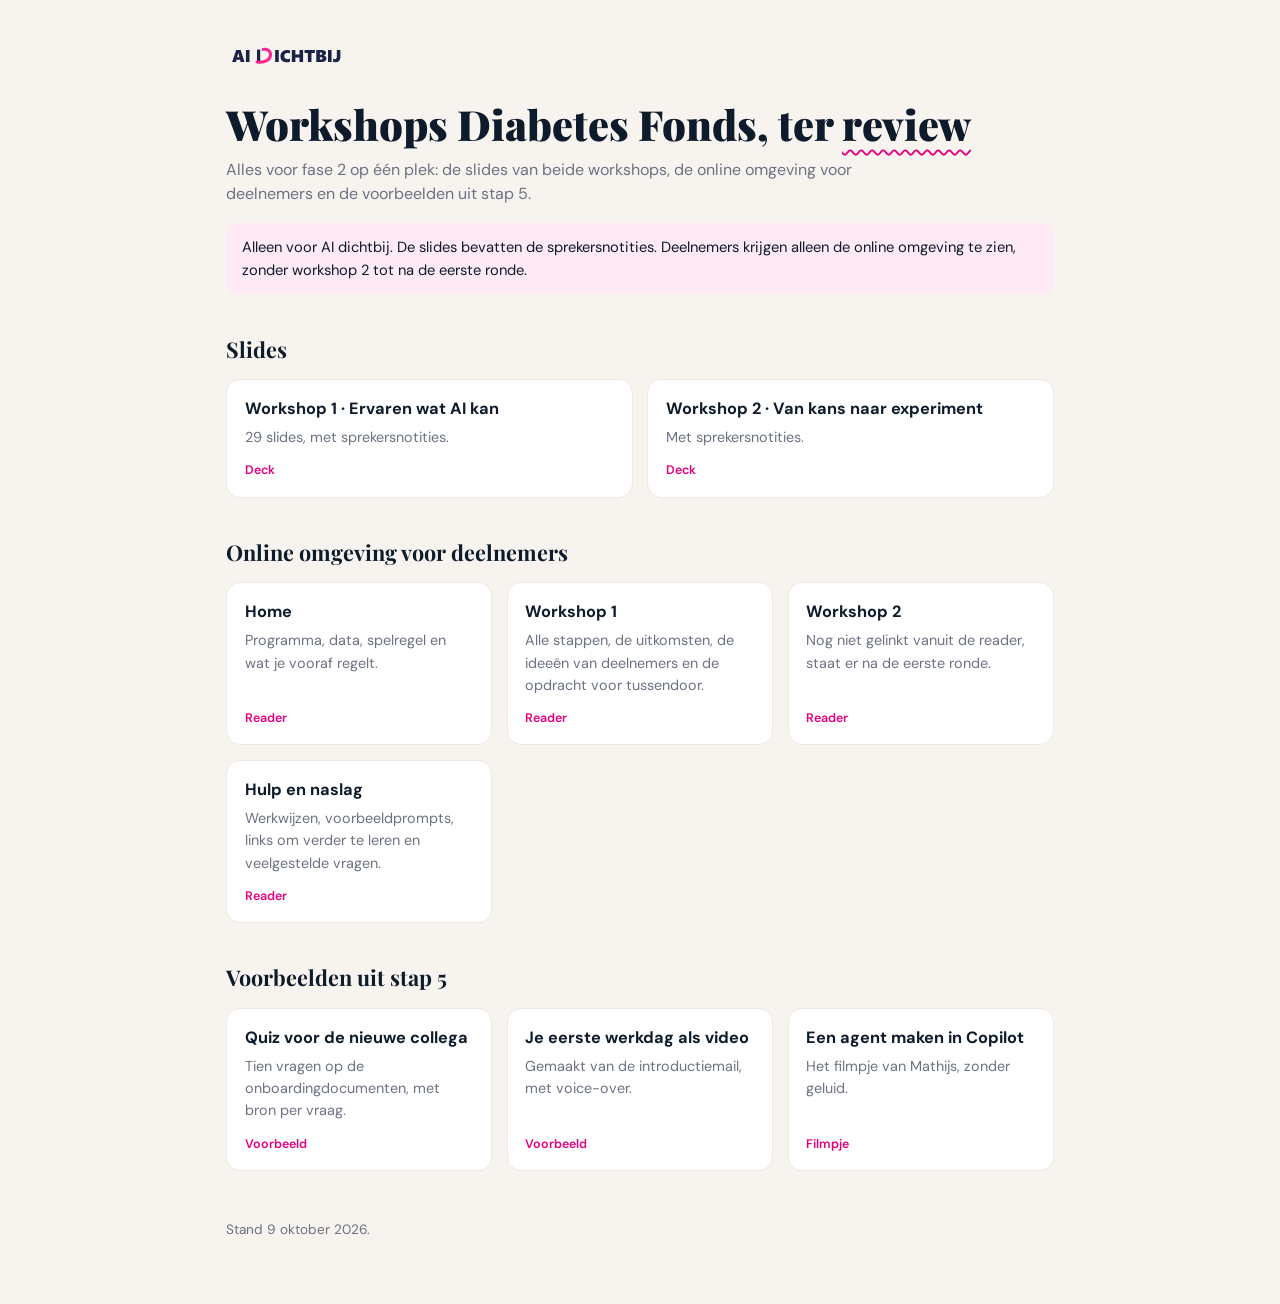
==== index.html @ b9f6009a "Links openen in een nieuw tabblad Co-Authored-By: Claude Opus 5.5 <noreply@anthropic.com>" ====
<!doctype html>
<html lang="nl">
<head>
  <meta charset="utf-8">
  <meta name="viewport" content="width=device-width, initial-scale=1">
  <meta name="robots" content="noindex, nofollow">
  <title>Review workshops Diabetes Fonds</title>
  <link rel="preconnect" href="https://fonts.googleapis.com">
  <link rel="preconnect" href="https://fonts.gstatic.com" crossorigin>
  <link href="https://fonts.googleapis.com/css2?family=Playfair+Display:wght@700;900&family=DM+Sans:wght@400;500;600&display=swap" rel="stylesheet">
  <style>
    :root {
      --ink: #0D1B2A; --muted: #6B7280; --paper: #F7F4F0; --white: #fff;
      --rule: #EDE9E4; --accent: #E5007D; --accent-soft: #fdeaf4;
      --font: "DM Sans", system-ui, -apple-system, "Segoe UI", Arial, sans-serif;
      --serif: "Playfair Display", Georgia, serif;
    }
    * { box-sizing: border-box; margin: 0; padding: 0; }
    body { background: var(--paper); color: var(--ink); font-family: var(--font); line-height: 1.55; }
    .wrap { max-width: 860px; margin: 0 auto; padding: 40px 16px 64px; }
    header img { height: 30px; }
    h1 { font-family: var(--serif); font-weight: 900; font-size: clamp(1.9rem, 5vw, 2.6rem); line-height: 1.15; margin: 1.4rem 0 0.6rem; }
    h1 .wave { text-decoration: underline wavy var(--accent); text-underline-offset: 8px; text-decoration-thickness: 2px; }
    .lead { color: var(--muted); max-width: 640px; }
    .note { margin-top: 1rem; background: var(--accent-soft); border-radius: 10px; padding: 0.8rem 1rem; font-size: 0.92rem; }
    h2 { font-family: var(--serif); font-size: 1.35rem; margin: 2.4rem 0 0.8rem; }
    .grid { display: grid; grid-template-columns: repeat(auto-fit, minmax(240px, 1fr)); gap: 0.9rem; }
    a.card { display: flex; flex-direction: column; gap: 0.3rem; background: var(--white); border: 1px solid var(--rule); border-radius: 14px; padding: 1rem 1.1rem; color: inherit; text-decoration: none; transition: transform .15s, box-shadow .15s; }
    a.card:hover { transform: translateY(-2px); box-shadow: 0 8px 28px rgba(13, 27, 42, .10); }
    a.card strong { font-size: 1.02rem; }
    a.card span { color: var(--muted); font-size: 0.9rem; }
    a.card .tag { margin-top: auto; padding-top: 0.5rem; font-size: 0.78rem; color: var(--accent); font-weight: 600; }
    footer { margin-top: 3rem; color: var(--muted); font-size: 0.85rem; }
  </style>
</head>
<body>
  <div class="wrap">
    <header><img src="aidichtbij-logo.svg" alt="AI dichtbij"></header>
    <h1>Workshops Diabetes Fonds, ter <span class="wave">review</span></h1>
    <p class="lead">Alles voor fase 2 op één plek: de slides van beide workshops, de online omgeving voor deelnemers en de voorbeelden uit stap 5.</p>
    <p class="note">Alleen voor AI dichtbij. De slides bevatten de sprekersnotities. Deelnemers krijgen alleen de online omgeving te zien, zonder workshop 2 tot na de eerste ronde.</p>

    <h2>Slides</h2>
    <div class="grid">
      <a class="card" href="decks/workshop-1.html" target="_blank" rel="noopener"><strong>Workshop 1 · Ervaren wat AI kan</strong><span>29 slides, met sprekersnotities.</span><span class="tag">Deck</span></a>
      <a class="card" href="decks/workshop-2.html" target="_blank" rel="noopener"><strong>Workshop 2 · Van kans naar experiment</strong><span>Met sprekersnotities.</span><span class="tag">Deck</span></a>
    </div>

    <h2>Online omgeving voor deelnemers</h2>
    <div class="grid">
      <a class="card" href="reader/index.html" target="_blank" rel="noopener"><strong>Home</strong><span>Programma, data, spelregel en wat je vooraf regelt.</span><span class="tag">Reader</span></a>
      <a class="card" href="reader/workshop-1.html" target="_blank" rel="noopener"><strong>Workshop 1</strong><span>Alle stappen, de uitkomsten, de ideeën van deelnemers en de opdracht voor tussendoor.</span><span class="tag">Reader</span></a>
      <a class="card" href="reader/workshop-2.html" target="_blank" rel="noopener"><strong>Workshop 2</strong><span>Nog niet gelinkt vanuit de reader, staat er na de eerste ronde.</span><span class="tag">Reader</span></a>
      <a class="card" href="reader/hulp.html" target="_blank" rel="noopener"><strong>Hulp en naslag</strong><span>Werkwijzen, voorbeeldprompts, links om verder te leren en veelgestelde vragen.</span><span class="tag">Reader</span></a>
    </div>

    <h2>Voorbeelden uit stap 5</h2>
    <div class="grid">
      <a class="card" href="voorbeelden/quiz.html" target="_blank" rel="noopener"><strong>Quiz voor de nieuwe collega</strong><span>Tien vragen op de onboardingdocumenten, met bron per vraag.</span><span class="tag">Voorbeeld</span></a>
      <a class="card" href="voorbeelden/eerste-werkdag.html" target="_blank" rel="noopener"><strong>Je eerste werkdag als video</strong><span>Gemaakt van de introductiemail, met voice-over.</span><span class="tag">Voorbeeld</span></a>
      <a class="card" href="reader/media/agent-maken-in-copilot.mp4" target="_blank" rel="noopener"><strong>Een agent maken in Copilot</strong><span>Het filmpje van Mathijs, zonder geluid.</span><span class="tag">Filmpje</span></a>
    </div>

    <footer>Stand 9 oktober 2026.</footer>
  </div>
</body>
</html>
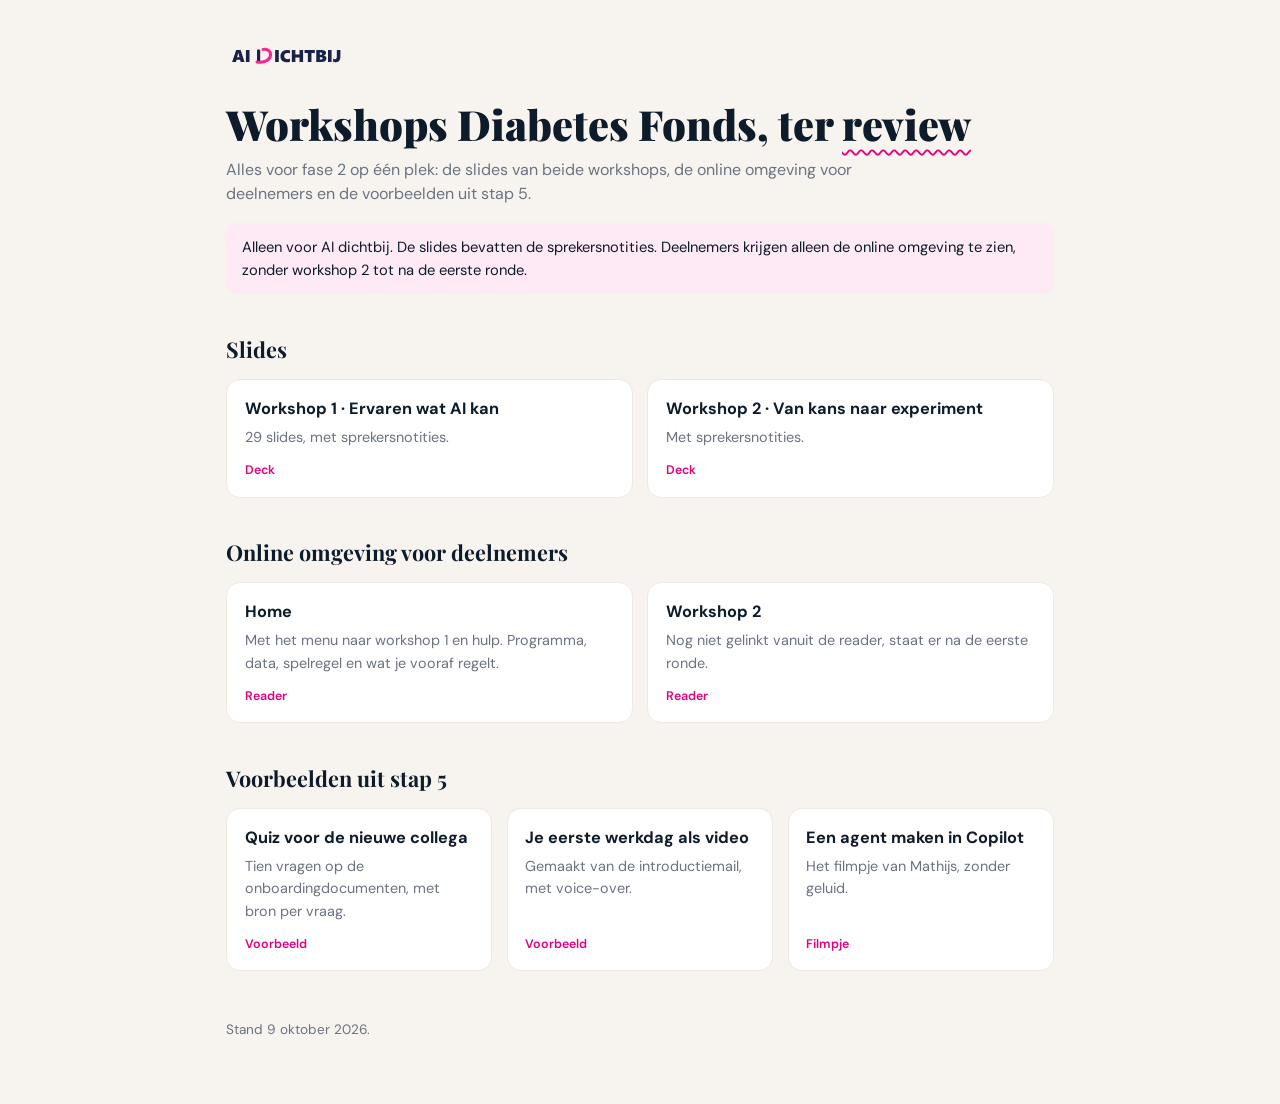
==== commit 1d1b0607: "Reader: alleen home en workshop 2 op de overzichtspagina Co-Authored-By: Claude Opus 5.5 <noreply@an" ====
--- a/index.html
+++ b/index.html
@@ -48,10 +48,8 @@
 
     <h2>Online omgeving voor deelnemers</h2>
     <div class="grid">
-      <a class="card" href="reader/index.html" target="_blank" rel="noopener"><strong>Home</strong><span>Programma, data, spelregel en wat je vooraf regelt.</span><span class="tag">Reader</span></a>
-      <a class="card" href="reader/workshop-1.html" target="_blank" rel="noopener"><strong>Workshop 1</strong><span>Alle stappen, de uitkomsten, de ideeën van deelnemers en de opdracht voor tussendoor.</span><span class="tag">Reader</span></a>
+      <a class="card" href="reader/index.html" target="_blank" rel="noopener"><strong>Home</strong><span>Met het menu naar workshop 1 en hulp. Programma, data, spelregel en wat je vooraf regelt.</span><span class="tag">Reader</span></a>
       <a class="card" href="reader/workshop-2.html" target="_blank" rel="noopener"><strong>Workshop 2</strong><span>Nog niet gelinkt vanuit de reader, staat er na de eerste ronde.</span><span class="tag">Reader</span></a>
-      <a class="card" href="reader/hulp.html" target="_blank" rel="noopener"><strong>Hulp en naslag</strong><span>Werkwijzen, voorbeeldprompts, links om verder te leren en veelgestelde vragen.</span><span class="tag">Reader</span></a>
     </div>
 
     <h2>Voorbeelden uit stap 5</h2>
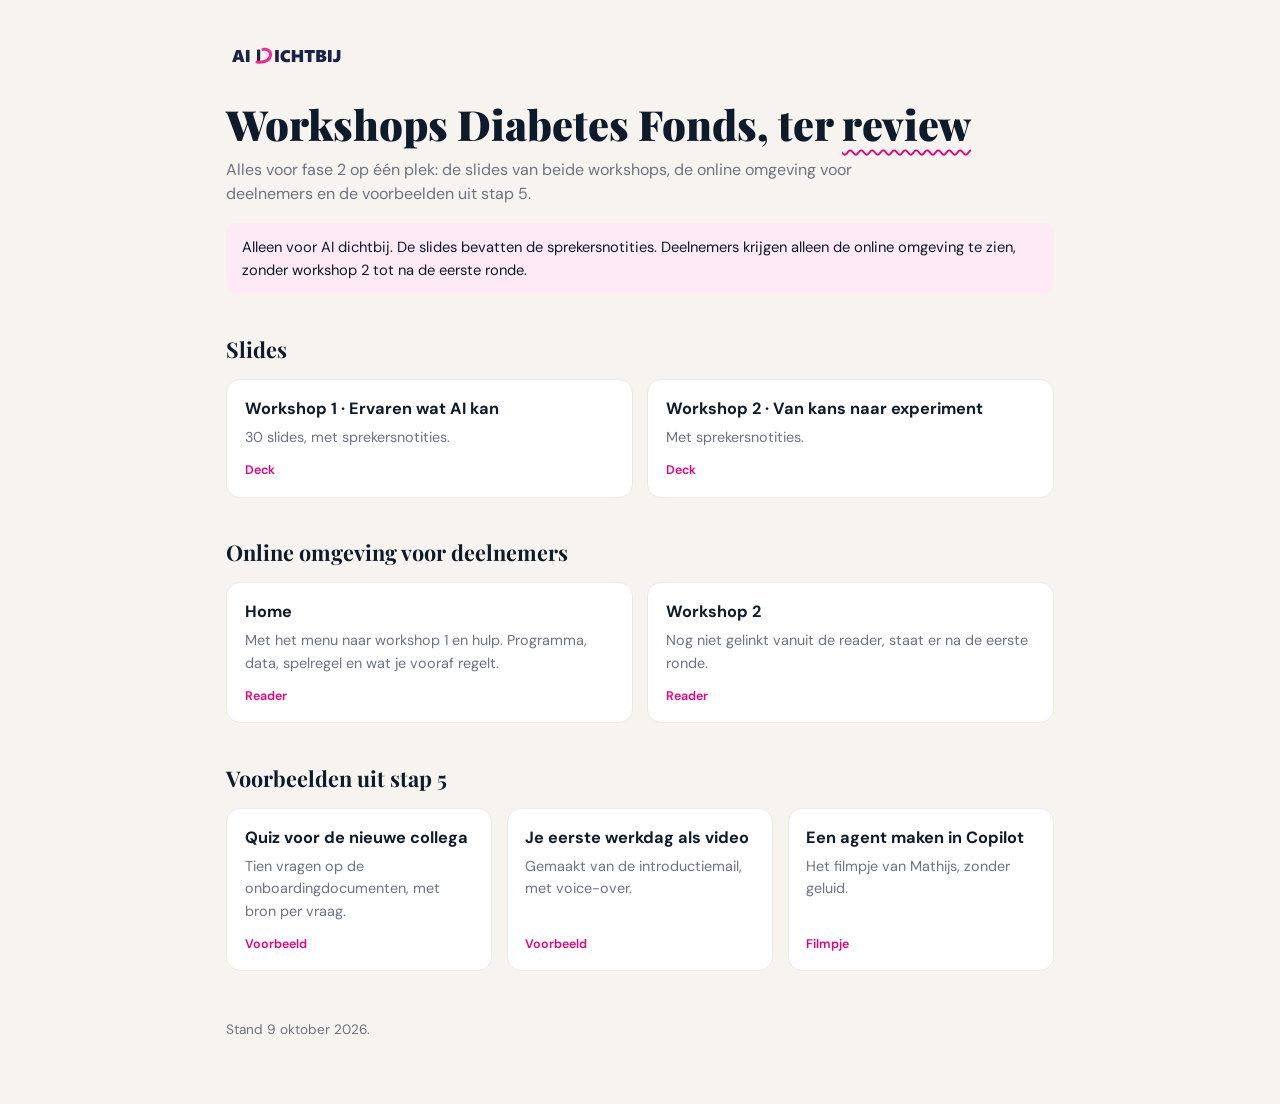
==== commit 9524c251: "Deck workshop 1: export na doorloop met Mathijs (30 slides) Co-Authored-By: Claude Opus 5.5 <noreply" ====
--- a/index.html
+++ b/index.html
@@ -42,7 +42,7 @@
 
     <h2>Slides</h2>
     <div class="grid">
-      <a class="card" href="decks/workshop-1.html" target="_blank" rel="noopener"><strong>Workshop 1 · Ervaren wat AI kan</strong><span>29 slides, met sprekersnotities.</span><span class="tag">Deck</span></a>
+      <a class="card" href="decks/workshop-1.html" target="_blank" rel="noopener"><strong>Workshop 1 · Ervaren wat AI kan</strong><span>30 slides, met sprekersnotities.</span><span class="tag">Deck</span></a>
       <a class="card" href="decks/workshop-2.html" target="_blank" rel="noopener"><strong>Workshop 2 · Van kans naar experiment</strong><span>Met sprekersnotities.</span><span class="tag">Deck</span></a>
     </div>
 
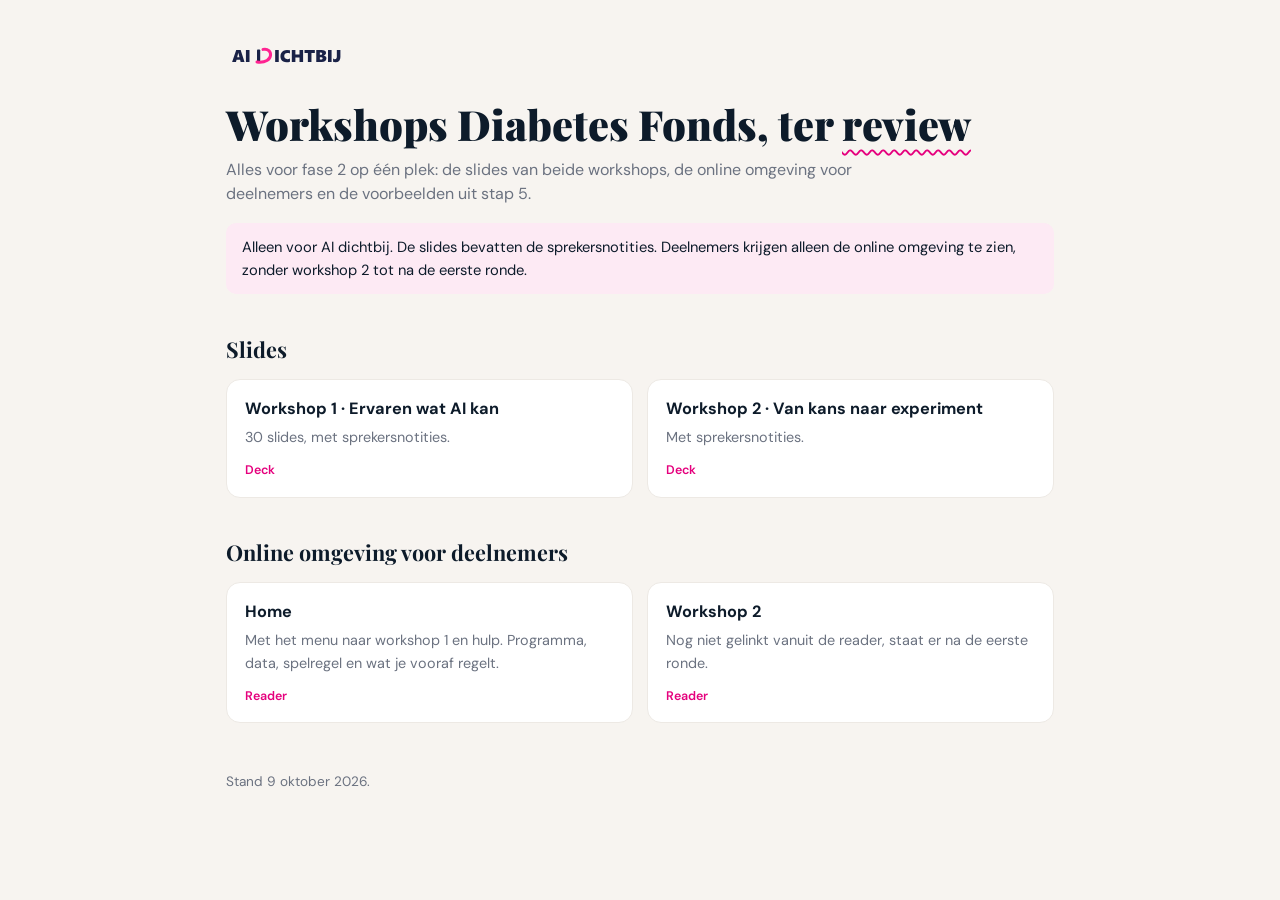
==== commit 8eb1ddc0: "Deck workshop 2 bijgewerkt, voorbeelden van de overzichtspagina Co-Authored-By: Claude Opus 5.5 <nor" ====
--- a/index.html
+++ b/index.html
@@ -52,13 +52,6 @@
       <a class="card" href="reader/workshop-2.html" target="_blank" rel="noopener"><strong>Workshop 2</strong><span>Nog niet gelinkt vanuit de reader, staat er na de eerste ronde.</span><span class="tag">Reader</span></a>
     </div>
 
-    <h2>Voorbeelden uit stap 5</h2>
-    <div class="grid">
-      <a class="card" href="voorbeelden/quiz.html" target="_blank" rel="noopener"><strong>Quiz voor de nieuwe collega</strong><span>Tien vragen op de onboardingdocumenten, met bron per vraag.</span><span class="tag">Voorbeeld</span></a>
-      <a class="card" href="voorbeelden/eerste-werkdag.html" target="_blank" rel="noopener"><strong>Je eerste werkdag als video</strong><span>Gemaakt van de introductiemail, met voice-over.</span><span class="tag">Voorbeeld</span></a>
-      <a class="card" href="reader/media/agent-maken-in-copilot.mp4" target="_blank" rel="noopener"><strong>Een agent maken in Copilot</strong><span>Het filmpje van Mathijs, zonder geluid.</span><span class="tag">Filmpje</span></a>
-    </div>
-
     <footer>Stand 9 oktober 2026.</footer>
   </div>
 </body>
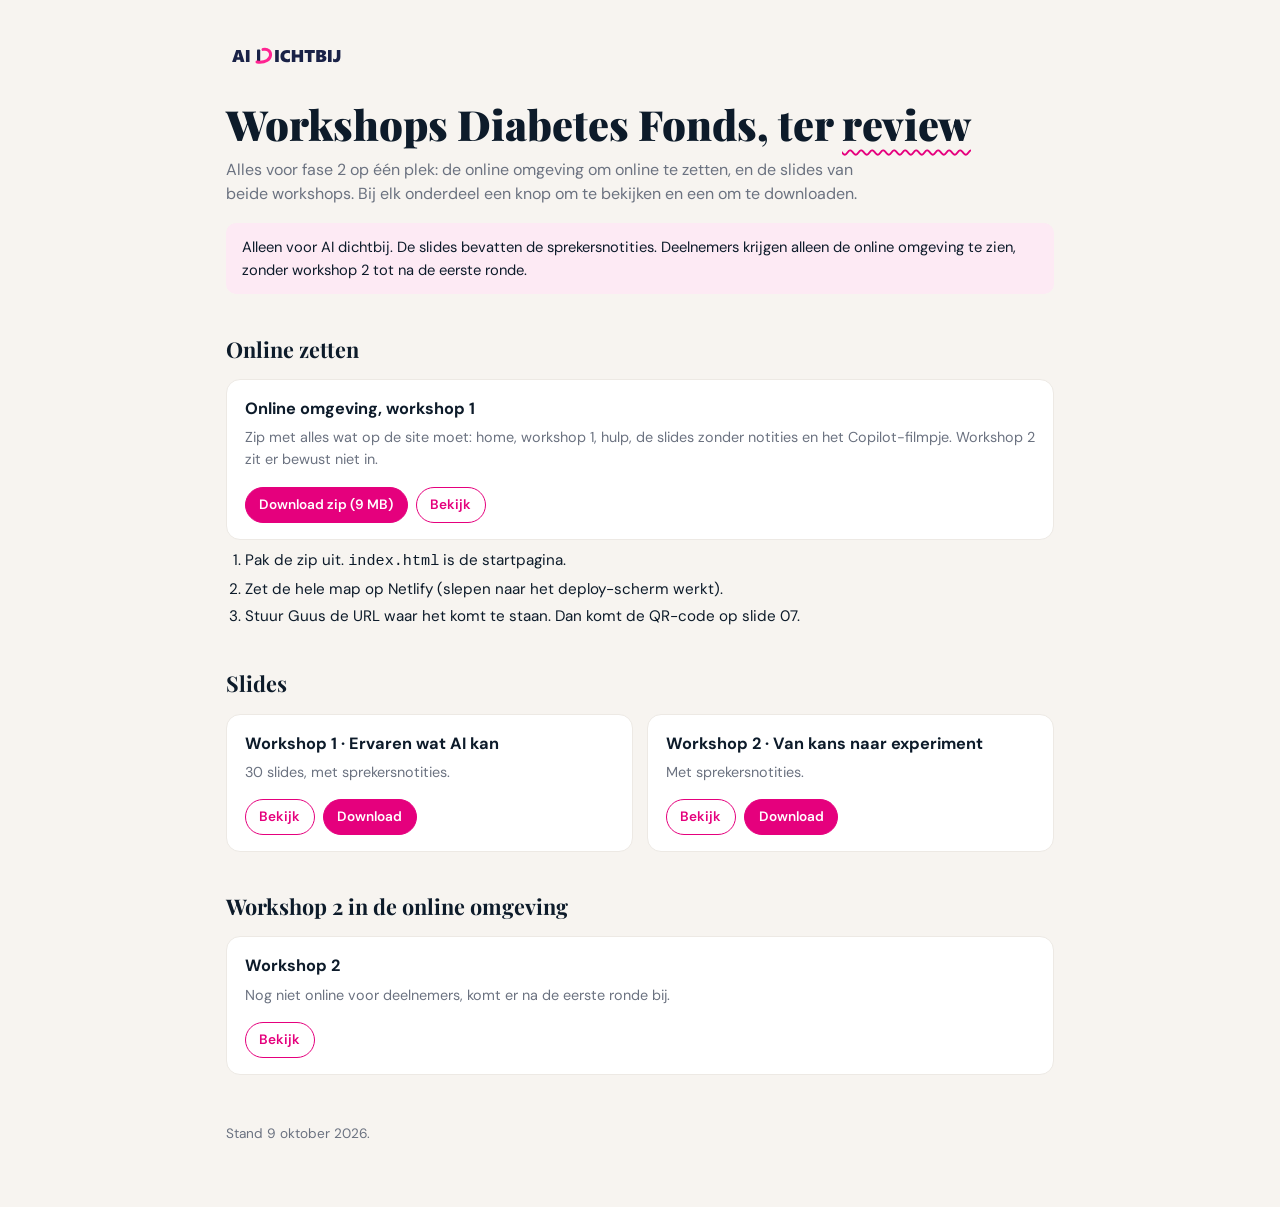
==== commit 440f5a6a: "Overzichtspagina: downloadknoppen en zip van de online omgeving voor Netlify Co-Authored-By: Claude " ====
--- a/index.html
+++ b/index.html
@@ -30,6 +30,15 @@
     a.card strong { font-size: 1.02rem; }
     a.card span { color: var(--muted); font-size: 0.9rem; }
     a.card .tag { margin-top: auto; padding-top: 0.5rem; font-size: 0.78rem; color: var(--accent); font-weight: 600; }
+    div.card { display: flex; flex-direction: column; gap: 0.3rem; background: var(--white); border: 1px solid var(--rule); border-radius: 14px; padding: 1rem 1.1rem; }
+    div.card strong { font-size: 1.02rem; }
+    div.card span { color: var(--muted); font-size: 0.9rem; }
+    .acts { margin-top: auto; padding-top: 0.7rem; display: flex; gap: 0.5rem; flex-wrap: wrap; }
+    .btn { display: inline-block; padding: 0.4rem 0.85rem; border-radius: 999px; font-size: 0.85rem; font-weight: 600; text-decoration: none; border: 1.5px solid var(--accent); color: var(--accent); }
+    .btn.dl { background: var(--accent); color: var(--white); }
+    .btn:hover { opacity: .85; }
+    ol.steps { margin: 0.6rem 0 0 1.2rem; font-size: 0.95rem; }
+    ol.steps li { margin: 0.25rem 0; }
     footer { margin-top: 3rem; color: var(--muted); font-size: 0.85rem; }
   </style>
 </head>
@@ -37,19 +46,32 @@
   <div class="wrap">
     <header><img src="aidichtbij-logo.svg" alt="AI dichtbij"></header>
     <h1>Workshops Diabetes Fonds, ter <span class="wave">review</span></h1>
-    <p class="lead">Alles voor fase 2 op één plek: de slides van beide workshops, de online omgeving voor deelnemers en de voorbeelden uit stap 5.</p>
+    <p class="lead">Alles voor fase 2 op één plek: de online omgeving om online te zetten, en de slides van beide workshops. Bij elk onderdeel een knop om te bekijken en een om te downloaden.</p>
     <p class="note">Alleen voor AI dichtbij. De slides bevatten de sprekersnotities. Deelnemers krijgen alleen de online omgeving te zien, zonder workshop 2 tot na de eerste ronde.</p>
+
+    <h2>Online zetten</h2>
+    <div class="grid">
+      <div class="card"><strong>Online omgeving, workshop 1</strong><span>Zip met alles wat op de site moet: home, workshop 1, hulp, de slides zonder notities en het Copilot-filmpje. Workshop 2 zit er bewust niet in.</span>
+        <div class="acts"><a class="btn dl" href="downloads/online-omgeving-workshop-1.zip" download>Download zip (9 MB)</a><a class="btn" href="reader/index.html" target="_blank" rel="noopener">Bekijk</a></div></div>
+    </div>
+    <ol class="steps">
+      <li>Pak de zip uit. <code>index.html</code> is de startpagina.</li>
+      <li>Zet de hele map op Netlify (slepen naar het deploy-scherm werkt).</li>
+      <li>Stuur Guus de URL waar het komt te staan. Dan komt de QR-code op slide 07.</li>
+    </ol>
 
     <h2>Slides</h2>
     <div class="grid">
-      <a class="card" href="decks/workshop-1.html" target="_blank" rel="noopener"><strong>Workshop 1 · Ervaren wat AI kan</strong><span>30 slides, met sprekersnotities.</span><span class="tag">Deck</span></a>
-      <a class="card" href="decks/workshop-2.html" target="_blank" rel="noopener"><strong>Workshop 2 · Van kans naar experiment</strong><span>Met sprekersnotities.</span><span class="tag">Deck</span></a>
+      <div class="card"><strong>Workshop 1 · Ervaren wat AI kan</strong><span>30 slides, met sprekersnotities.</span>
+        <div class="acts"><a class="btn" href="decks/workshop-1.html" target="_blank" rel="noopener">Bekijk</a><a class="btn dl" href="decks/workshop-1.html" download="Workshop 1 Diabetes Fonds.html">Download</a></div></div>
+      <div class="card"><strong>Workshop 2 · Van kans naar experiment</strong><span>Met sprekersnotities.</span>
+        <div class="acts"><a class="btn" href="decks/workshop-2.html" target="_blank" rel="noopener">Bekijk</a><a class="btn dl" href="decks/workshop-2.html" download="Workshop 2 Diabetes Fonds.html">Download</a></div></div>
     </div>
 
-    <h2>Online omgeving voor deelnemers</h2>
+    <h2>Workshop 2 in de online omgeving</h2>
     <div class="grid">
-      <a class="card" href="reader/index.html" target="_blank" rel="noopener"><strong>Home</strong><span>Met het menu naar workshop 1 en hulp. Programma, data, spelregel en wat je vooraf regelt.</span><span class="tag">Reader</span></a>
-      <a class="card" href="reader/workshop-2.html" target="_blank" rel="noopener"><strong>Workshop 2</strong><span>Nog niet gelinkt vanuit de reader, staat er na de eerste ronde.</span><span class="tag">Reader</span></a>
+      <div class="card"><strong>Workshop 2</strong><span>Nog niet online voor deelnemers, komt er na de eerste ronde bij.</span>
+        <div class="acts"><a class="btn" href="reader/workshop-2.html" target="_blank" rel="noopener">Bekijk</a></div></div>
     </div>
 
     <footer>Stand 9 oktober 2026.</footer>
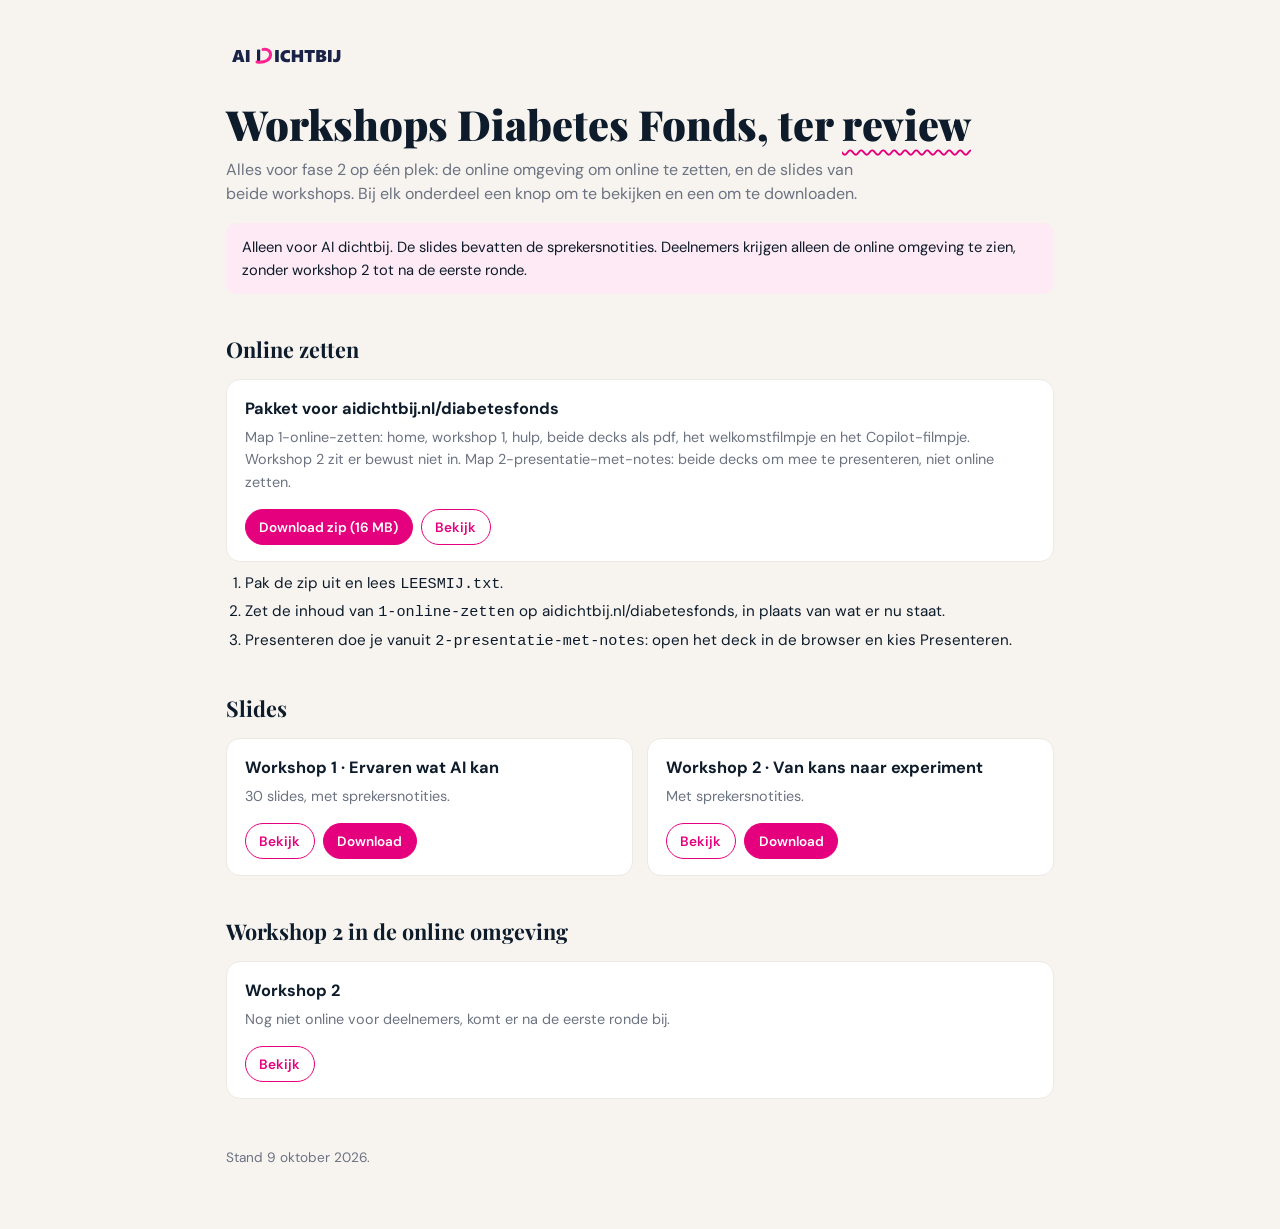
==== commit f458ff8f: "Pakket voor Mathijs (online omgeving plus decks met notes), verse exports W1 en W2 Co-Authored-By: C" ====
--- a/index.html
+++ b/index.html
@@ -51,13 +51,13 @@
 
     <h2>Online zetten</h2>
     <div class="grid">
-      <div class="card"><strong>Online omgeving, workshop 1</strong><span>Zip met alles wat op de site moet: home, workshop 1, hulp, de slides zonder notities en het Copilot-filmpje. Workshop 2 zit er bewust niet in.</span>
-        <div class="acts"><a class="btn dl" href="downloads/online-omgeving-workshop-1.zip" download>Download zip (9 MB)</a><a class="btn" href="reader/index.html" target="_blank" rel="noopener">Bekijk</a></div></div>
+      <div class="card"><strong>Pakket voor aidichtbij.nl/diabetesfonds</strong><span>Map 1-online-zetten: home, workshop 1, hulp, beide decks als pdf, het welkomstfilmpje en het Copilot-filmpje. Workshop 2 zit er bewust niet in. Map 2-presentatie-met-notes: beide decks om mee te presenteren, niet online zetten.</span>
+        <div class="acts"><a class="btn dl" href="downloads/diabetesfonds-voor-mathijs.zip" download>Download zip (16 MB)</a><a class="btn" href="reader/index.html" target="_blank" rel="noopener">Bekijk</a></div></div>
     </div>
     <ol class="steps">
-      <li>Pak de zip uit. <code>index.html</code> is de startpagina.</li>
-      <li>Zet de hele map op Netlify (slepen naar het deploy-scherm werkt).</li>
-      <li>Stuur Guus de URL waar het komt te staan. Dan komt de QR-code op slide 07.</li>
+      <li>Pak de zip uit en lees <code>LEESMIJ.txt</code>.</li>
+      <li>Zet de inhoud van <code>1-online-zetten</code> op aidichtbij.nl/diabetesfonds, in plaats van wat er nu staat.</li>
+      <li>Presenteren doe je vanuit <code>2-presentatie-met-notes</code>: open het deck in de browser en kies Presenteren.</li>
     </ol>
 
     <h2>Slides</h2>
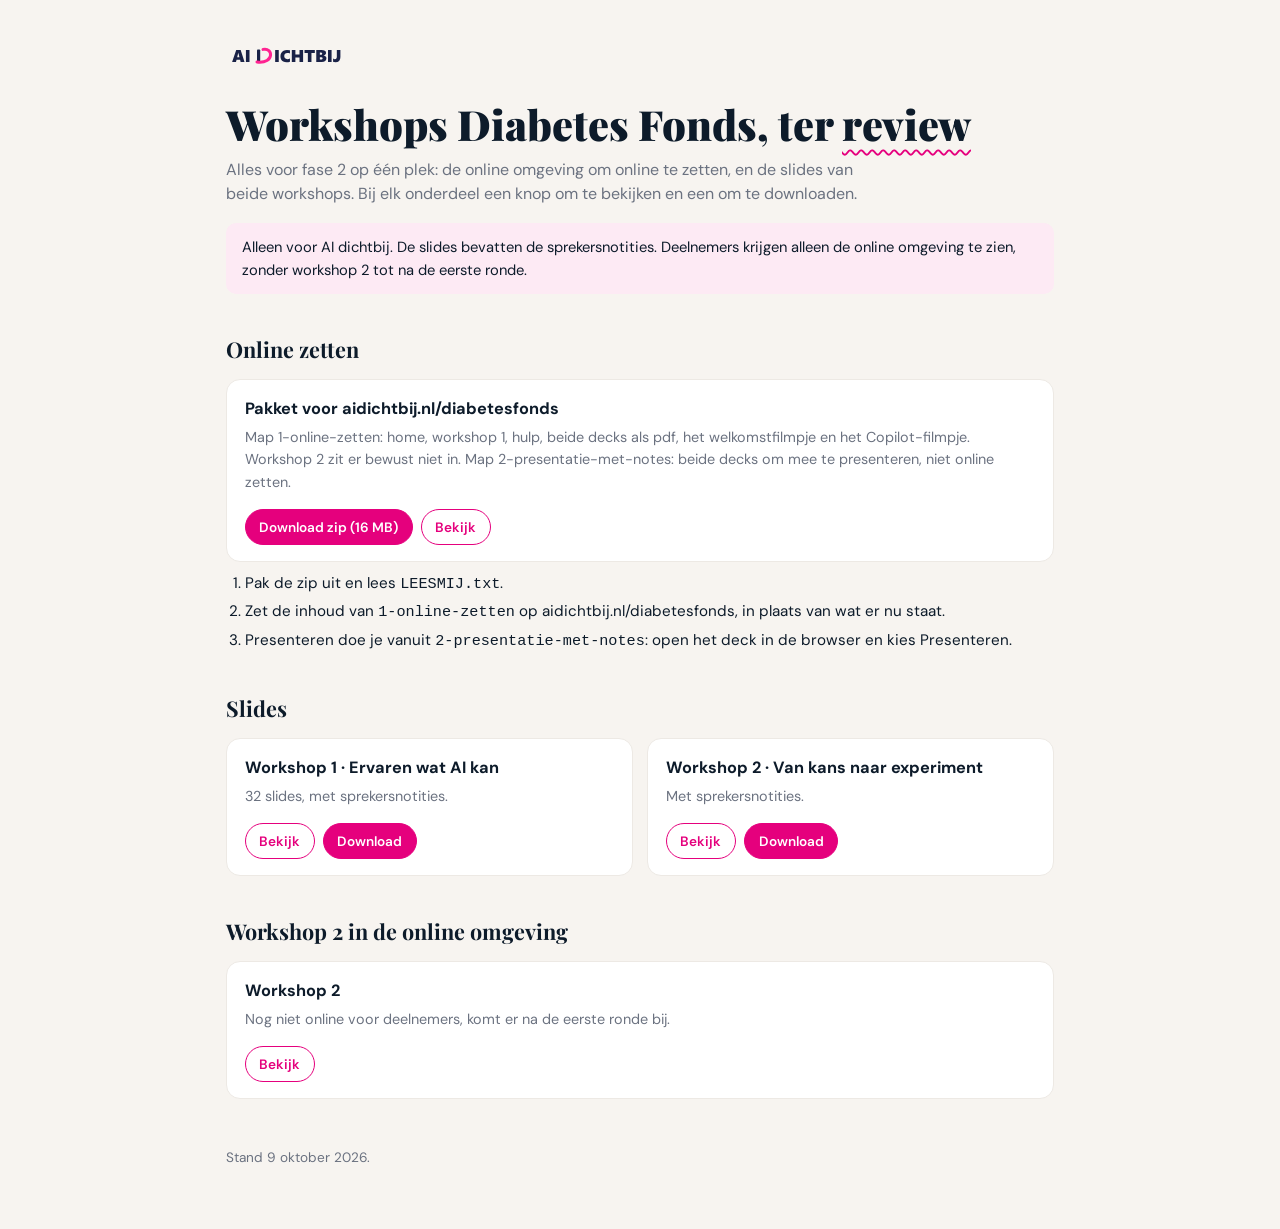
==== commit 030ac75b: "Workshop 1: klikpad-slide 18 en voorbeeldinstructie slide 20 (32 slides), reader stap 3 met screensh" ====
--- a/index.html
+++ b/index.html
@@ -62,7 +62,7 @@
 
     <h2>Slides</h2>
     <div class="grid">
-      <div class="card"><strong>Workshop 1 · Ervaren wat AI kan</strong><span>30 slides, met sprekersnotities.</span>
+      <div class="card"><strong>Workshop 1 · Ervaren wat AI kan</strong><span>32 slides, met sprekersnotities.</span>
         <div class="acts"><a class="btn" href="decks/workshop-1.html" target="_blank" rel="noopener">Bekijk</a><a class="btn dl" href="decks/workshop-1.html" download="Workshop 1 Diabetes Fonds.html">Download</a></div></div>
       <div class="card"><strong>Workshop 2 · Van kans naar experiment</strong><span>Met sprekersnotities.</span>
         <div class="acts"><a class="btn" href="decks/workshop-2.html" target="_blank" rel="noopener">Bekijk</a><a class="btn dl" href="decks/workshop-2.html" download="Workshop 2 Diabetes Fonds.html">Download</a></div></div>
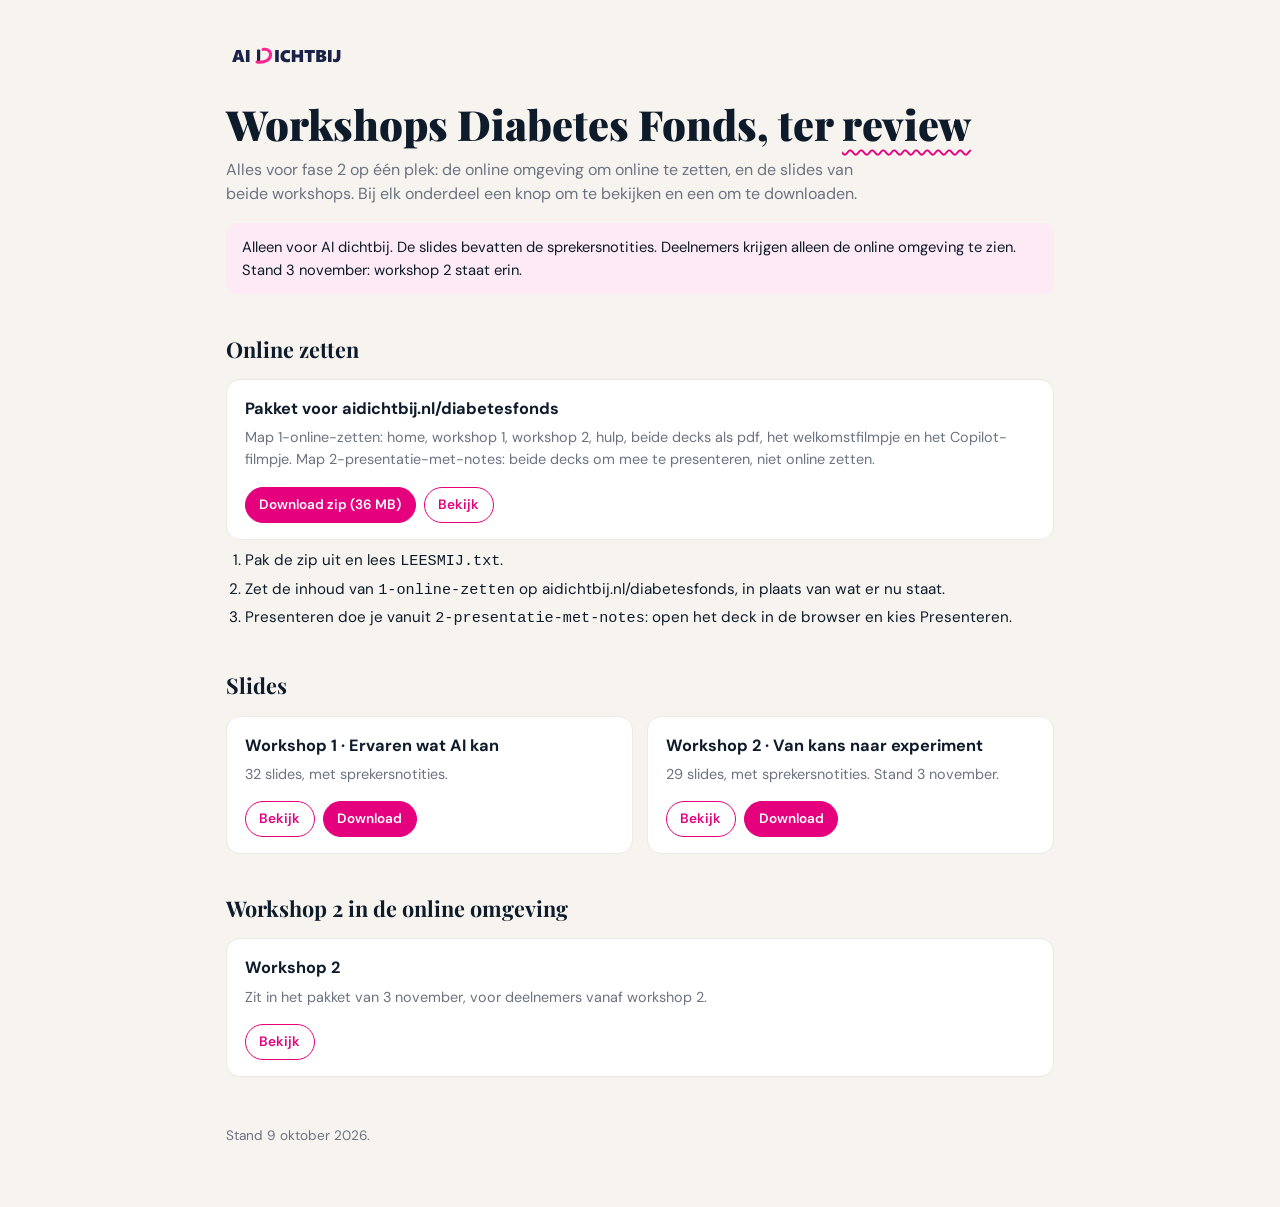
==== commit 93ec6737: "Review-site: teksten bij workshop 2 bijgewerkt Co-Authored-By: Claude Opus 5.5 <noreply@anthropic.co" ====
--- a/index.html
+++ b/index.html
@@ -47,12 +47,12 @@
     <header><img src="aidichtbij-logo.svg" alt="AI dichtbij"></header>
     <h1>Workshops Diabetes Fonds, ter <span class="wave">review</span></h1>
     <p class="lead">Alles voor fase 2 op één plek: de online omgeving om online te zetten, en de slides van beide workshops. Bij elk onderdeel een knop om te bekijken en een om te downloaden.</p>
-    <p class="note">Alleen voor AI dichtbij. De slides bevatten de sprekersnotities. Deelnemers krijgen alleen de online omgeving te zien, zonder workshop 2 tot na de eerste ronde.</p>
+    <p class="note">Alleen voor AI dichtbij. De slides bevatten de sprekersnotities. Deelnemers krijgen alleen de online omgeving te zien. Stand 3 november: workshop 2 staat erin.</p>
 
     <h2>Online zetten</h2>
     <div class="grid">
-      <div class="card"><strong>Pakket voor aidichtbij.nl/diabetesfonds</strong><span>Map 1-online-zetten: home, workshop 1, hulp, beide decks als pdf, het welkomstfilmpje en het Copilot-filmpje. Workshop 2 zit er bewust niet in. Map 2-presentatie-met-notes: beide decks om mee te presenteren, niet online zetten.</span>
-        <div class="acts"><a class="btn dl" href="downloads/diabetesfonds-voor-mathijs.zip" download>Download zip (16 MB)</a><a class="btn" href="reader/index.html" target="_blank" rel="noopener">Bekijk</a></div></div>
+      <div class="card"><strong>Pakket voor aidichtbij.nl/diabetesfonds</strong><span>Map 1-online-zetten: home, workshop 1, workshop 2, hulp, beide decks als pdf, het welkomstfilmpje en het Copilot-filmpje. Map 2-presentatie-met-notes: beide decks om mee te presenteren, niet online zetten.</span>
+        <div class="acts"><a class="btn dl" href="downloads/diabetesfonds-voor-mathijs.zip" download>Download zip (36 MB)</a><a class="btn" href="reader/index.html" target="_blank" rel="noopener">Bekijk</a></div></div>
     </div>
     <ol class="steps">
       <li>Pak de zip uit en lees <code>LEESMIJ.txt</code>.</li>
@@ -64,13 +64,13 @@
     <div class="grid">
       <div class="card"><strong>Workshop 1 · Ervaren wat AI kan</strong><span>32 slides, met sprekersnotities.</span>
         <div class="acts"><a class="btn" href="decks/workshop-1.html" target="_blank" rel="noopener">Bekijk</a><a class="btn dl" href="decks/workshop-1.html" download="Workshop 1 Diabetes Fonds.html">Download</a></div></div>
-      <div class="card"><strong>Workshop 2 · Van kans naar experiment</strong><span>Met sprekersnotities.</span>
+      <div class="card"><strong>Workshop 2 · Van kans naar experiment</strong><span>29 slides, met sprekersnotities. Stand 3 november.</span>
         <div class="acts"><a class="btn" href="decks/workshop-2.html" target="_blank" rel="noopener">Bekijk</a><a class="btn dl" href="decks/workshop-2.html" download="Workshop 2 Diabetes Fonds.html">Download</a></div></div>
     </div>
 
     <h2>Workshop 2 in de online omgeving</h2>
     <div class="grid">
-      <div class="card"><strong>Workshop 2</strong><span>Nog niet online voor deelnemers, komt er na de eerste ronde bij.</span>
+      <div class="card"><strong>Workshop 2</strong><span>Zit in het pakket van 3 november, voor deelnemers vanaf workshop 2.</span>
         <div class="acts"><a class="btn" href="reader/workshop-2.html" target="_blank" rel="noopener">Bekijk</a></div></div>
     </div>
 
